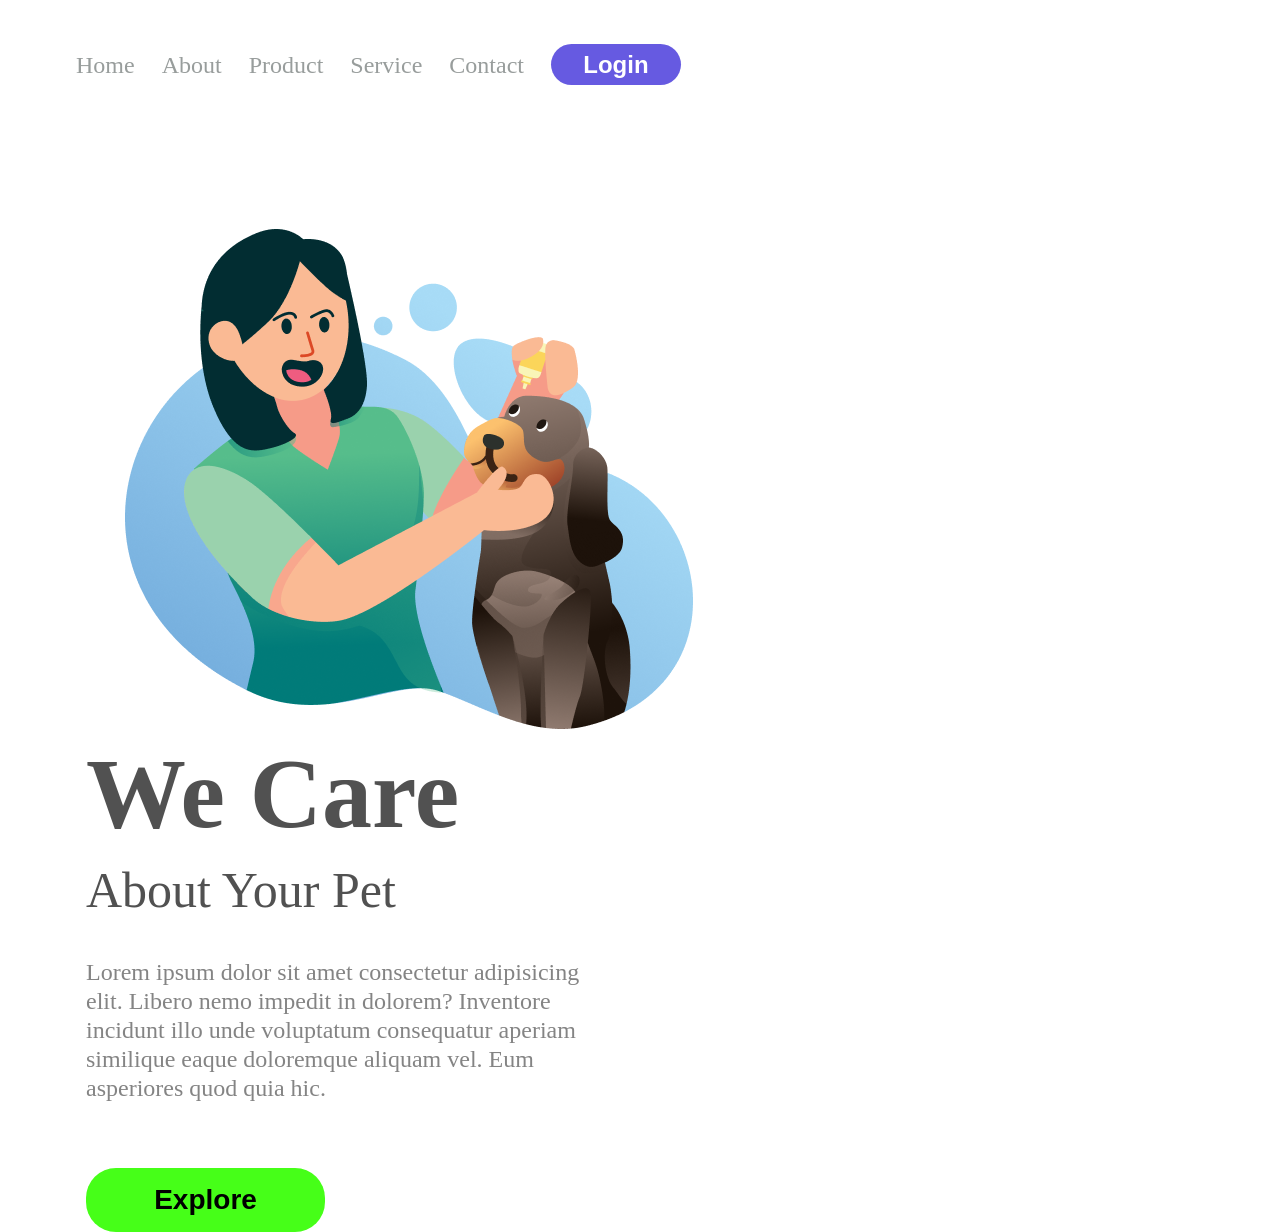
==== index.html @ 867ea688 "Primeiro commit" ====
<!DOCTYPE html>
<html lang="en">
<head>
    <meta charset="UTF-8">
    <meta name="viewport" content="width=device-width, initial-scale=1.0">
    <link rel="stylesheet" href="./styles.css">
    <title>We care</title>
</head>
<body>
    <header>
        <a class="link-header">Home</a>
        <a class="link-header">About</a>
        <a class="link-header">Product</a>
        <a class="link-header">Service</a>
        <a class="link-header">Contact</a>
        <button class="button-header">Login</button>
    </header>
    <main>
        <img src="./img/Illustration 2.png" alt="logo-we-care">

        <section>
            <h1>We Care</h1>
            <h2>About Your Pet</h2>
            <p>Lorem ipsum dolor sit amet consectetur adipisicing elit. Libero nemo impedit in dolorem? Inventore incidunt illo unde voluptatum consequatur aperiam similique eaque doloremque aliquam vel. Eum asperiores quod quia hic.</p>
            <button class="button-main">Explore</button>
        </section>
    </main>
</body>
</html>
---- styles.css ----
* {
    margin: 0px;
    padding: 0px;
    box-sizing: border-box;
}

header {
    margin: 44px 0px 144px 76px;
}

.link-header {
    font-weight: 600px;
    font-size: 24px;
    line-height: 29px;
    color: #989D9C;
    cursor: pointer;
    margin-right: 23px;
}

.button-header {
    background: #665AE1;
    border-radius: 20.5px;
    width: 130px;
    height: 41px;
    border: none;
    font-weight: 600;
    font-size: 24px;
    line-height: 29px;
    color: #FFFFFF;
    cursor: pointer;
}

img {
    width: 568px;
    height: 500px;
    margin-left: 125px;
    display: inline-block;
}

section {
    display: inline-block;
    margin-left: 86px;
}

h1 {
    font-weight: 900;
    font-size: 100px;
    line-height: 122px;
    color: #515151;
}

h2 {
    font-weight: 500;
    font-size: 50px;
    line-height: 71px;
    color: #515151;
}

p {
    font-weight: 400;
    font-size: 24px;
    line-height: 29px;
    color: #848484;
    width: 515px;
    margin-top: 32px;
    margin-bottom: 65px
}

.button-main {
    background: #46ff18;
    border-radius: 30px;
    width: 239px;
    height: 64px;
    border: none;
    font-weight: 700;
    font-size: 28px;
    line-height: 34px;
    color: #000000;
}

@media screen and (max-width:900px) {
    header, p {
        display: none;
    }

    section {
        margin: 490px 63px;
        text-align: center;
    }

    img {
        position: absolute;
        width: 90%;
        height: 317px;
        margin: 145px 22px 0 14px;
    }

    h1 {
        width: 263px;
        height: 52px;
        font-weight: 1000;
        font-size: 50px;
        line-height: 61px;
    }

    h2 {
        margin-top: 7px;
        margin-bottom: 17px;
        margin-left: 20px;
        width: 232px;
        height: 37px;
        font-weight: 500;
        font-size: 30px;
        line-height: 37px;
    }
}
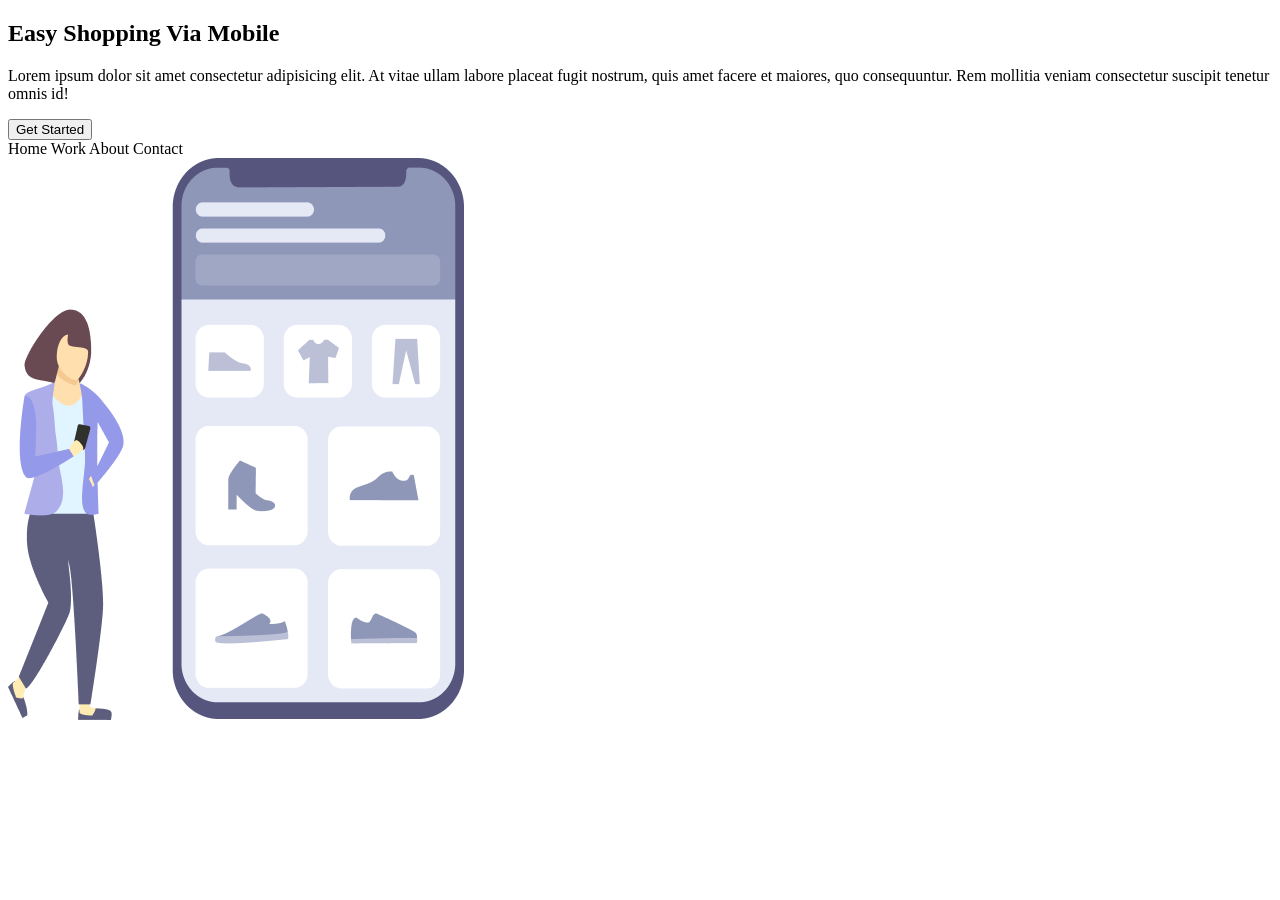
==== commit 161ffcbf: "easy-shopping-projeto" ====
--- a/index.html
+++ b/index.html
@@ -1,29 +1,30 @@
 <!DOCTYPE html>
-<html lang="en">
+<html lang="pt-br">
 <head>
     <meta charset="UTF-8">
     <meta name="viewport" content="width=device-width, initial-scale=1.0">
-    <link rel="stylesheet" href="./styles.css">
-    <title>We care</title>
+    <link rel="stylesheet" href="./styles-desafio1.css">
+    <link rel="preconnect" href="https://fonts.googleapis.com">
+    <link rel="preconnect" href="https://fonts.gstatic.com" crossorigin>
+    <link href="https://fonts.googleapis.com/css2?family=Oswald&display=swap" rel="stylesheet">
+    <title>Easy shopping</title>
 </head>
 <body>
-    <header>
-        <a class="link-header">Home</a>
-        <a class="link-header">About</a>
-        <a class="link-header">Product</a>
-        <a class="link-header">Service</a>
-        <a class="link-header">Contact</a>
-        <button class="button-header">Login</button>
-    </header>
-    <main>
-        <img src="./img/Illustration 2.png" alt="logo-we-care">
-
-        <section>
-            <h1>We Care</h1>
-            <h2>About Your Pet</h2>
-            <p>Lorem ipsum dolor sit amet consectetur adipisicing elit. Libero nemo impedit in dolorem? Inventore incidunt illo unde voluptatum consequatur aperiam similique eaque doloremque aliquam vel. Eum asperiores quod quia hic.</p>
-            <button class="button-main">Explore</button>
+    <div>
+        <section class="container-main">
+                <h1>Easy Shopping Via Mobile</h1>
+                <p>Lorem ipsum dolor sit amet consectetur adipisicing elit. At vitae ullam labore placeat fugit nostrum, quis amet facere et maiores, quo consequuntur. Rem mollitia veniam consectetur suscipit tenetur omnis id!</p>
+                <button>Get Started</button>
         </section>
-    </main>
+        <section class="container-header">
+            <header>
+                <a>Home</a>
+                <a>Work</a>
+                <a>About</a>
+                <a>Contact</a>
+            </header>
+            <img src="./img/shopping.png" alt="easy-shopping-logo">
+        </section>
+    </div>
 </body>
 </html>
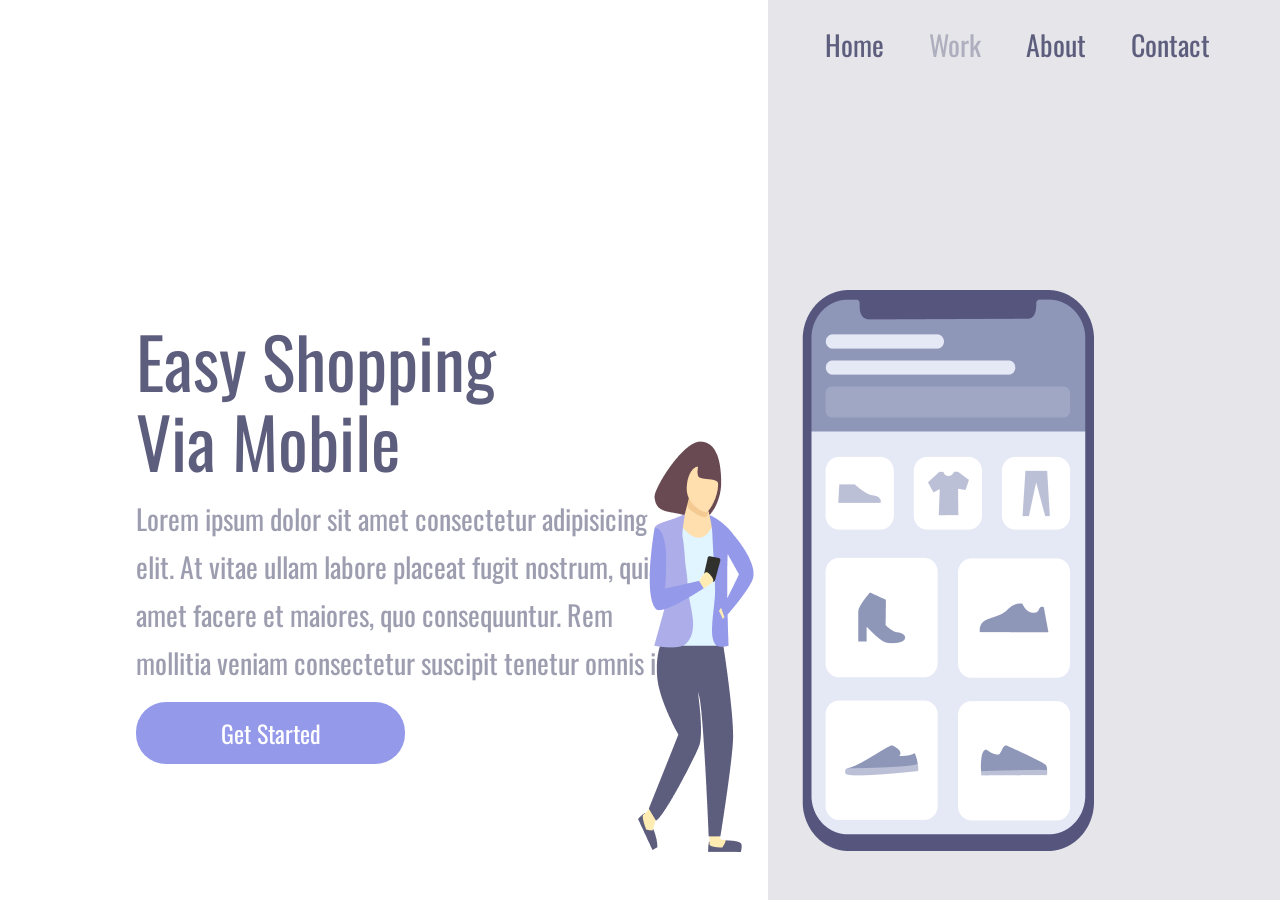
==== commit 0e90469e: "easy-shopping-projeto1" ====
--- a/index.html
+++ b/index.html
@@ -3,7 +3,7 @@
 <head>
     <meta charset="UTF-8">
     <meta name="viewport" content="width=device-width, initial-scale=1.0">
-    <link rel="stylesheet" href="./styles-desafio1.css">
+    <link rel="stylesheet" href="./styles.css">
     <link rel="preconnect" href="https://fonts.googleapis.com">
     <link rel="preconnect" href="https://fonts.gstatic.com" crossorigin>
     <link href="https://fonts.googleapis.com/css2?family=Oswald&display=swap" rel="stylesheet">
--- a/styles.css
+++ b/styles.css
@@ -0,0 +1,149 @@
+* {
+    margin: 0;
+    padding: 0;
+    box-sizing: border-box;
+    font-family: "Oswald", sans-serif;
+    font-weight: 400;
+    color: #5D5D7D;
+}
+
+div {
+    height: 100vh;
+    width: 100vw;
+}
+
+.container-main {
+    display: inline-block;
+    width: 60%;
+    margin-top: 25%;
+    padding-left: 136px;
+}
+
+.container-header {
+    display: inline-block;
+    background-color:rgba(93,93,125,0.16);
+    height: 100vh;
+    width: 40%;
+    position: absolute;
+}
+
+img {
+    position: relative;
+    top: 25%;
+    right: 130px;
+}
+
+h1 {
+    width: 368px;
+    height: 160px;
+    font-size: 70px;
+    line-height: 80px;
+}
+
+p {
+    width: 540px;
+    font-size: 28px;
+    line-height: 48px;
+    opacity: 0.6;
+    margin: 15px 0;
+}
+
+button {
+    width: 269px;
+    height: 62px;
+    background: #9499EA;
+    border: none;
+    border-radius: 30px;
+
+    font-size: 24px;
+    line-height: 36px;
+    text-align: center;
+    color: #FFFFFF;
+    cursor: pointer;
+}
+
+button:hover {
+    opacity: 0.8;
+}
+
+button:active {
+    opacity: 0.5;
+}
+
+
+a {
+    width: 59px;
+    height: 41px;
+    font-size: 28px;
+    line-height: 41px;
+    margin-right: 41px;
+    cursor: pointer;
+}
+
+a:nth-child(2) {
+    opacity: 0.4;
+}
+
+a:hover {
+    opacity: 0.8;
+}
+
+a:active {
+    opacity: 0.5;
+}
+
+header {
+    margin: 24px 0 0 57px;
+}
+
+@media screen and (max-width:900px) {
+    .container-main {
+        margin: 0;
+        padding: 0;
+        width: 100%;
+        height: auto;
+        display: block;
+        position: static;
+    }
+
+    .container-header {
+        width: 100%;
+        height: auto;
+        display: block;
+        position: static;
+        padding: 40px;
+    }
+
+    img {
+        position: static;
+        max-width: 90%;
+    }
+
+    header {
+        display:none;
+    }
+
+    h1 {
+        font-size: 36px;
+        line-height: 52px;
+        width: auto;
+        margin: 58px 50px 0 50px;
+        text-align: center;
+    }
+
+    p {
+        margin: 15px 40px;
+        width: auto;
+        text-align: center;
+        font-size: 14px;
+        line-height: 24px;
+    }
+
+    button {
+        display: block;
+        margin: 0 auto;
+    }
+}
+
+
+
